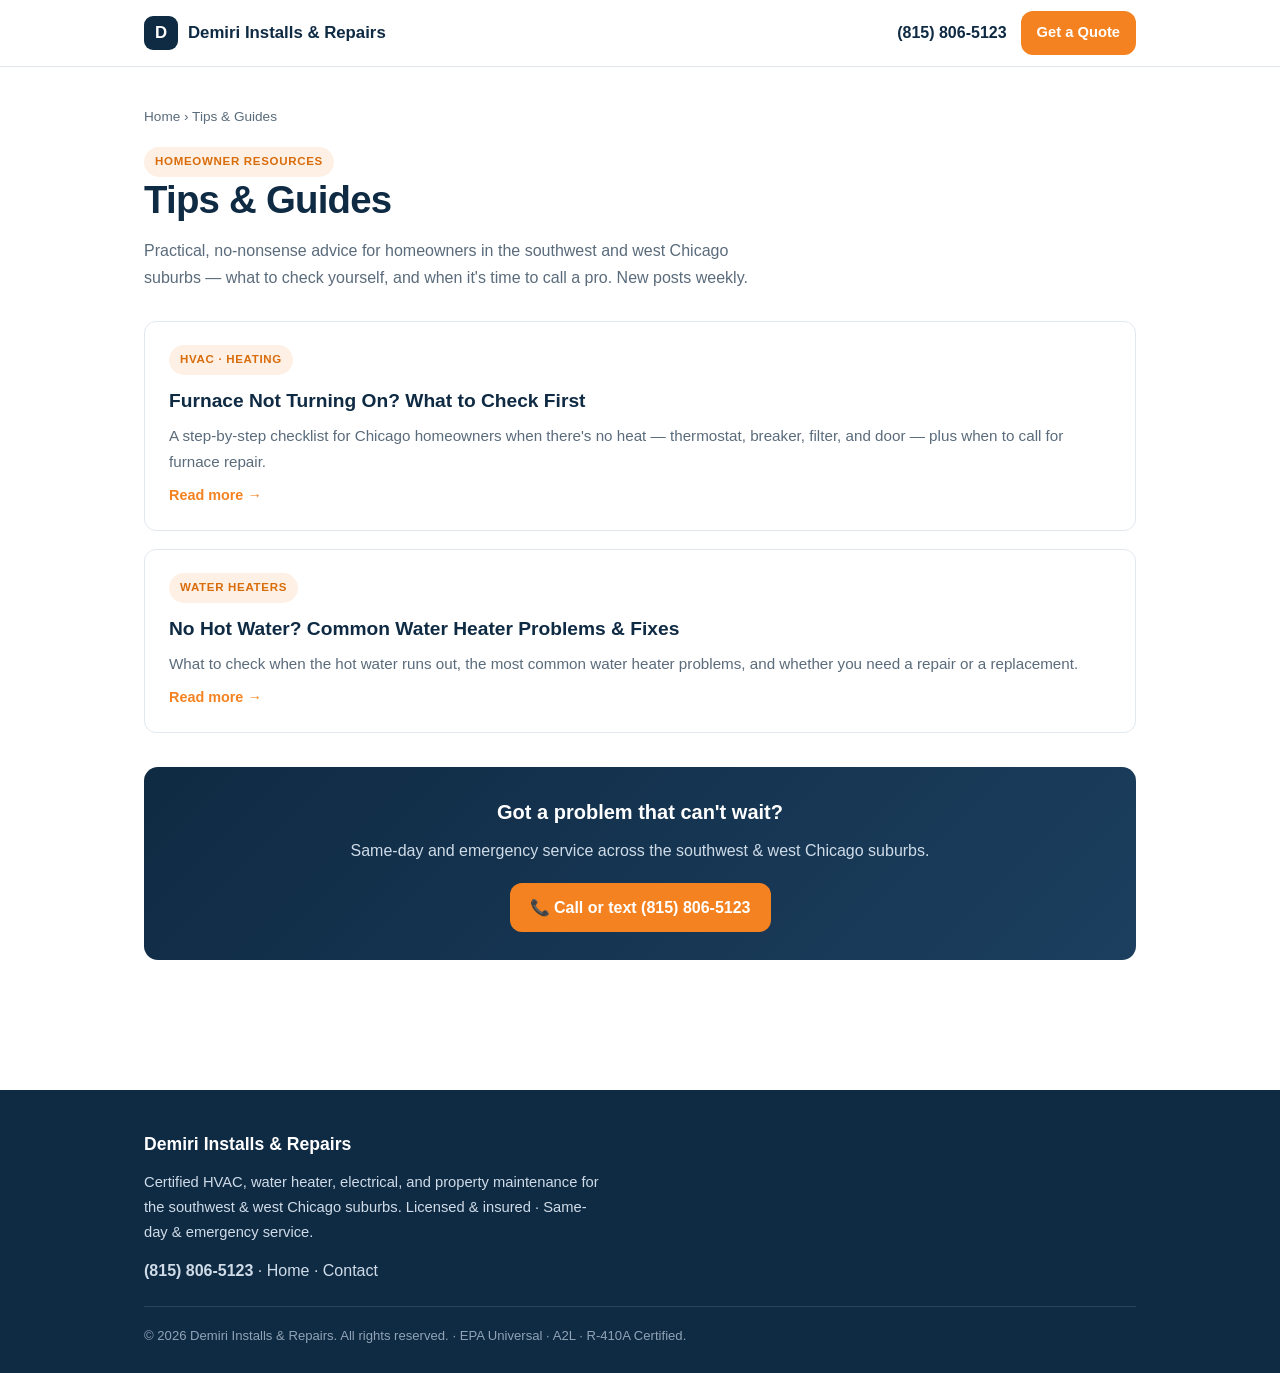
==== blog/index.html @ e78ae88f "Initial site: homepage, blog (SEO/AEO/GEO optimized), sitemap, robots Co-Authored-By: Claude Opus 4." ====
<!DOCTYPE html>
<html lang="en">
<head>
<meta charset="UTF-8" />
<meta name="viewport" content="width=device-width, initial-scale=1.0" />
<title>Tips &amp; Guides | HVAC, Water Heater &amp; Electrical | Demiri Installs &amp; Repairs</title>
<meta name="description" content="Practical HVAC, water heater, and electrical tips for homeowners in the southwest and west Chicago suburbs. Troubleshooting guides, seasonal checklists, and when to call a pro." />
<meta name="robots" content="index, follow" />
<link rel="canonical" href="https://demiriservices.com/blog/" />
<meta property="og:title" content="Tips & Guides | Demiri Installs & Repairs" />
<meta property="og:description" content="HVAC, water heater, and electrical tips for Chicago-area homeowners." />
<meta property="og:type" content="website" />
<meta property="og:url" content="https://demiriservices.com/blog/" />
<link rel="stylesheet" href="blog.css" />
<script type="application/ld+json">
{
  "@context":"https://schema.org",
  "@type":"Blog",
  "name":"Demiri Installs & Repairs — Tips & Guides",
  "url":"https://demiriservices.com/blog/",
  "publisher":{"@type":"Organization","name":"Demiri Installs & Repairs","telephone":"+1-815-806-5123"},
  "about":["HVAC","furnace repair","water heater","electrical","Chicago suburbs"]
}
</script>
</head>
<body>

<header class="site-head">
  <div class="row">
    <a class="brand" href="../index.html"><span class="logo">D</span> Demiri Installs &amp; Repairs</a>
    <div class="head-cta">
      <a class="ph" href="tel:+18158065123">(815) 806-5123</a>
      <a class="btn btn-nav" href="../index.html#contact">Get a Quote</a>
    </div>
  </div>
</header>

<main>
  <div class="container wide">
    <nav class="crumbs"><a href="../index.html">Home</a> › Tips &amp; Guides</nav>
    <span class="cat">Homeowner Resources</span>
    <h1>Tips &amp; Guides</h1>
    <p style="color:var(--text-muted);max-width:640px;margin-bottom:30px;">Practical, no-nonsense advice for homeowners in the southwest and west Chicago suburbs — what to check yourself, and when it's time to call a pro. New posts weekly.</p>

    <div class="post-list">
      <a class="post-card" href="furnace-not-turning-on.html">
        <span class="cat">HVAC · Heating</span>
        <h3>Furnace Not Turning On? What to Check First</h3>
        <p>A step-by-step checklist for Chicago homeowners when there's no heat — thermostat, breaker, filter, and door — plus when to call for furnace repair.</p>
        <span class="more">Read more →</span>
      </a>
      <a class="post-card" href="no-hot-water.html">
        <span class="cat">Water Heaters</span>
        <h3>No Hot Water? Common Water Heater Problems &amp; Fixes</h3>
        <p>What to check when the hot water runs out, the most common water heater problems, and whether you need a repair or a replacement.</p>
        <span class="more">Read more →</span>
      </a>
    </div>

    <div class="cta-box" style="margin-top:34px;">
      <h3>Got a problem that can't wait?</h3>
      <p>Same-day and emergency service across the southwest &amp; west Chicago suburbs.</p>
      <a class="btn" href="tel:+18158065123">📞 Call or text (815) 806-5123</a>
    </div>
  </div>
</main>

<footer class="site-foot">
  <div class="row">
    <div class="fbrand">Demiri Installs &amp; Repairs</div>
    <p style="max-width:460px;font-size:.92rem;">Certified HVAC, water heater, electrical, and property maintenance for the southwest &amp; west Chicago suburbs. Licensed &amp; insured · Same-day &amp; emergency service.</p>
    <p style="margin-top:12px;"><a href="tel:+18158065123"><strong>(815) 806-5123</strong></a> · <a href="../index.html">Home</a> · <a href="../index.html#contact">Contact</a></p>
    <div class="fbot">&copy; 2026 Demiri Installs &amp; Repairs. All rights reserved. · EPA Universal · A2L · R-410A Certified.</div>
  </div>
</footer>

</body>
</html>
---- blog/blog.css ----
:root{
  --navy:#0f2a43; --navy-light:#1c3f5f; --accent:#f58220; --accent-dark:#d96c0b;
  --bg:#ffffff; --bg-alt:#f4f7fa; --text:#223040; --text-muted:#5a6b7b;
  --border:#e2e8ee; --radius:12px; --shadow:0 6px 24px rgba(15,42,67,.08); --maxw:760px;
}
*{box-sizing:border-box;margin:0;padding:0;}
html{scroll-behavior:smooth;}
body{font-family:-apple-system,BlinkMacSystemFont,"Segoe UI",Roboto,Helvetica,Arial,sans-serif;color:var(--text);line-height:1.7;background:var(--bg);-webkit-font-smoothing:antialiased;overflow-x:hidden;}
a{color:var(--accent);text-decoration:none;}
a:hover{text-decoration:underline;}
.container{width:100%;max-width:var(--maxw);margin:0 auto;padding:0 24px;}
.wide{max-width:1040px;}

/* header */
.site-head{position:sticky;top:0;z-index:50;background:rgba(255,255,255,.97);backdrop-filter:blur(8px);border-bottom:1px solid var(--border);}
.site-head .row{display:flex;align-items:center;justify-content:space-between;height:66px;max-width:1040px;margin:0 auto;padding:0 24px;}
.brand{display:flex;align-items:center;gap:10px;font-weight:800;color:var(--navy);font-size:1.05rem;}
.brand .logo{width:34px;height:34px;border-radius:9px;background:var(--navy);color:#fff;display:grid;place-items:center;font-weight:800;}
.brand:hover{text-decoration:none;}
.head-cta{display:flex;align-items:center;gap:14px;}
.head-cta .ph{font-weight:800;color:var(--navy);}
.head-cta .ph:hover{text-decoration:none;color:var(--accent);}
.btn{display:inline-flex;align-items:center;gap:8px;font-weight:700;padding:11px 20px;border-radius:var(--radius);background:var(--accent);color:#fff;border:0;cursor:pointer;}
.btn:hover{background:var(--accent-dark);text-decoration:none;}
.btn-nav{padding:9px 16px;font-size:.92rem;}
@media(max-width:560px){.head-cta .btn{display:none;}}

/* breadcrumb + article */
main{padding:38px 0 60px;}
.crumbs{font-size:.85rem;color:var(--text-muted);margin-bottom:18px;}
.crumbs a{color:var(--text-muted);}
.post-meta{display:flex;flex-wrap:wrap;gap:10px 18px;align-items:center;color:var(--text-muted);font-size:.85rem;margin-bottom:22px;}
.cat{display:inline-block;background:rgba(245,130,32,.12);color:var(--accent-dark);font-weight:700;font-size:.72rem;letter-spacing:.06em;text-transform:uppercase;padding:5px 11px;border-radius:50px;}
h1{font-size:clamp(1.7rem,4vw,2.4rem);line-height:1.2;color:var(--navy);letter-spacing:-.02em;margin-bottom:14px;font-weight:800;}
article h2{font-size:1.4rem;color:var(--navy);margin:34px 0 12px;font-weight:800;letter-spacing:-.01em;}
article h3{font-size:1.12rem;color:var(--navy);margin:24px 0 8px;font-weight:700;}
article p{margin-bottom:16px;}
article ul,article ol{margin:0 0 16px 22px;}
article li{margin-bottom:8px;}
article strong{color:var(--navy);}

/* quick answer box (AEO) */
.quick{background:var(--bg-alt);border:1px solid var(--border);border-left:4px solid var(--accent);border-radius:10px;padding:18px 22px;margin:22px 0 28px;}
.quick .lbl{font-size:.72rem;font-weight:800;letter-spacing:.08em;text-transform:uppercase;color:var(--accent-dark);margin-bottom:6px;}
.quick p{margin:0;font-size:1.02rem;color:var(--text);}

/* callout CTA */
.cta-box{background:linear-gradient(135deg,var(--navy),var(--navy-light));color:#fff;border-radius:14px;padding:28px 26px;margin:30px 0;text-align:center;}
.cta-box h3{color:#fff;font-size:1.25rem;margin-bottom:8px;}
.cta-box p{color:#cfdce8;margin-bottom:18px;}
.cta-box .btn{background:var(--accent);}
.cta-box a.phone{color:#fff;font-weight:800;}

/* FAQ */
.post-faq{margin-top:40px;border-top:1px solid var(--border);padding-top:28px;}
.post-faq h2{margin-top:0;}
.qa{margin-bottom:18px;}
.qa .q{font-weight:700;color:var(--navy);margin-bottom:4px;}
.qa .a{color:var(--text-muted);}

/* related / list cards */
.post-list{display:grid;gap:18px;margin-top:8px;}
.post-card{display:block;background:#fff;border:1px solid var(--border);border-radius:12px;padding:22px 24px;transition:box-shadow .2s,border-color .2s,transform .15s;}
.post-card:hover{box-shadow:var(--shadow);border-color:var(--accent);transform:translateY(-2px);text-decoration:none;}
.post-card .cat{margin-bottom:10px;}
.post-card h3{color:var(--navy);font-size:1.2rem;margin-bottom:6px;}
.post-card p{color:var(--text-muted);font-size:.95rem;}
.post-card .more{color:var(--accent);font-weight:700;font-size:.9rem;margin-top:8px;display:inline-block;}

/* footer */
.site-foot{background:var(--navy);color:#cfdce8;padding:40px 0 26px;margin-top:40px;}
.site-foot .row{max-width:1040px;margin:0 auto;padding:0 24px;}
.site-foot a{color:#cfdce8;}
.site-foot a:hover{color:var(--accent);}
.site-foot .fbrand{color:#fff;font-weight:800;font-size:1.1rem;margin-bottom:10px;}
.site-foot .fbot{border-top:1px solid rgba(255,255,255,.12);margin-top:22px;padding-top:18px;font-size:.82rem;color:#90a4b6;}
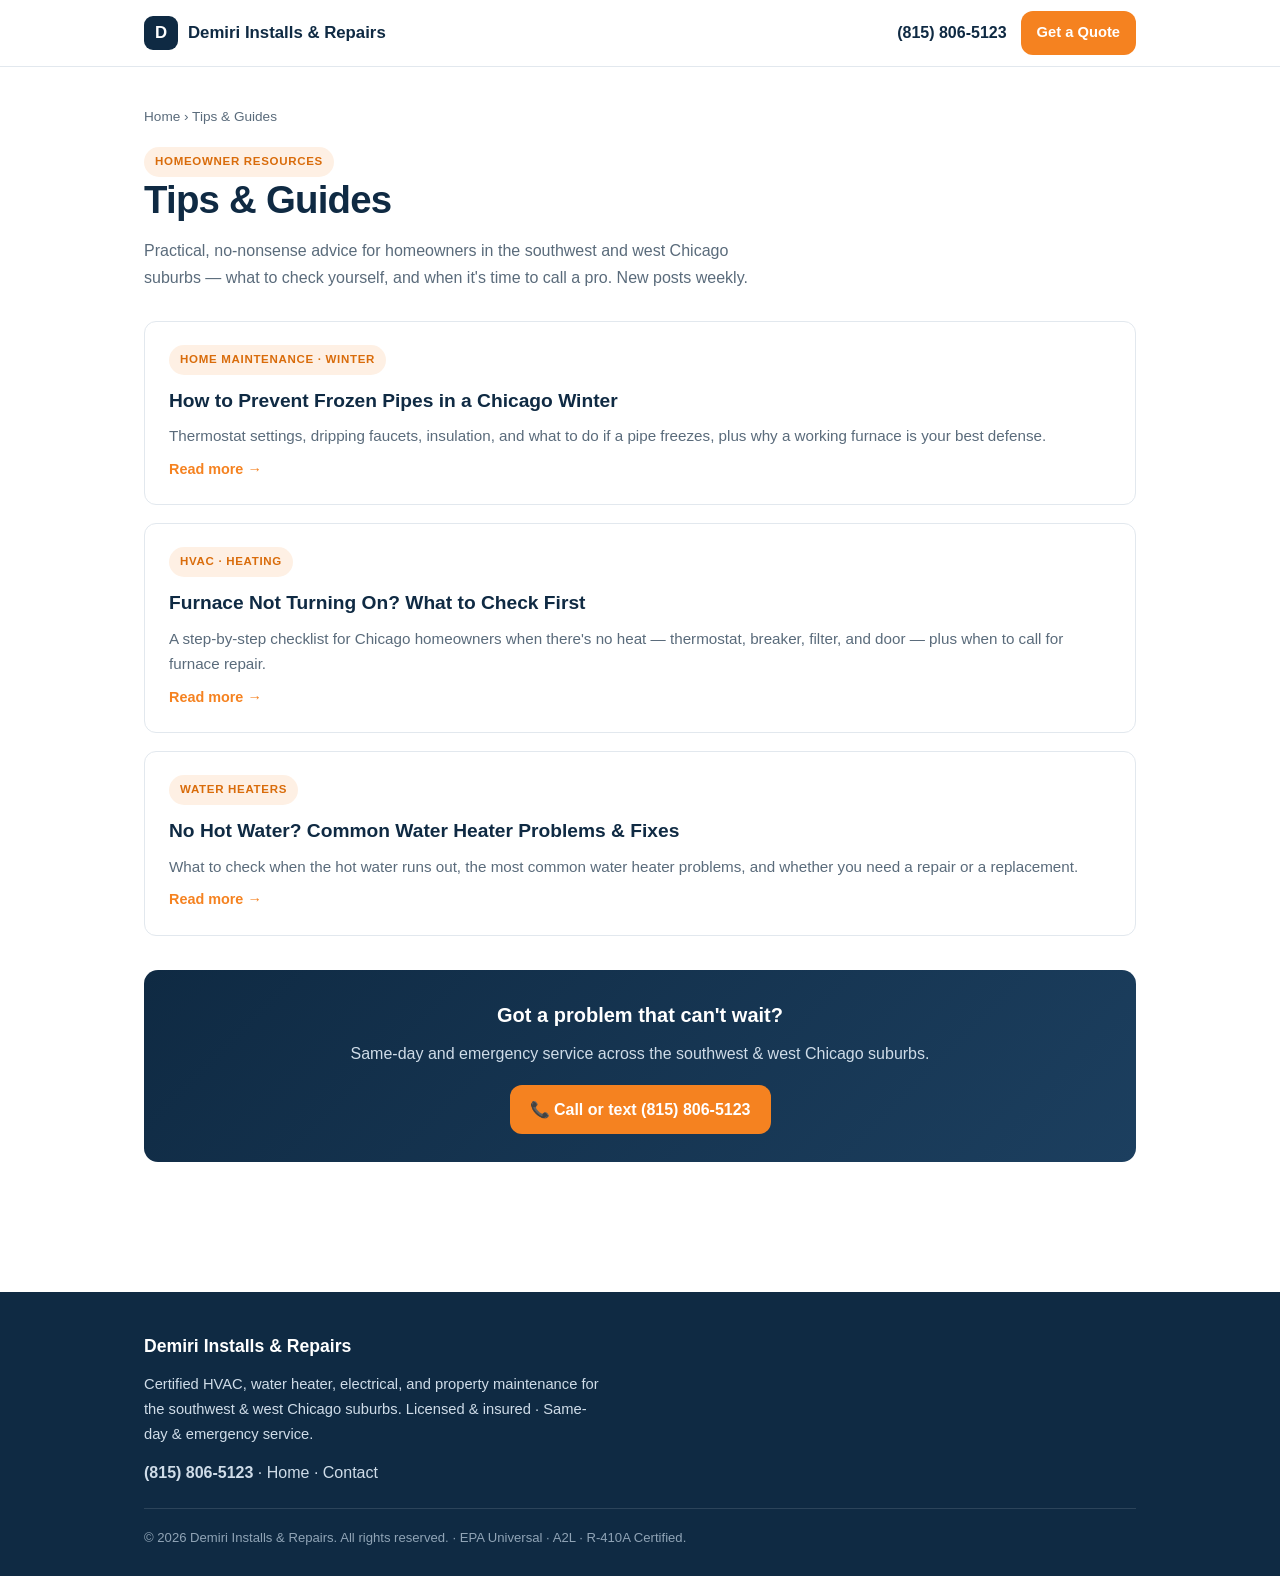
==== commit a2313dd1: "Add blog post: How to Prevent Frozen Pipes in a Chicago Winter Co-Authored-By: Claude Opus 5.5 <nore" ====
--- a/blog/index.html
+++ b/blog/index.html
@@ -43,6 +43,12 @@
     <p style="color:var(--text-muted);max-width:640px;margin-bottom:30px;">Practical, no-nonsense advice for homeowners in the southwest and west Chicago suburbs — what to check yourself, and when it's time to call a pro. New posts weekly.</p>
 
     <div class="post-list">
+      <a class="post-card" href="prevent-frozen-pipes.html">
+        <span class="cat">Home Maintenance · Winter</span>
+        <h3>How to Prevent Frozen Pipes in a Chicago Winter</h3>
+        <p>Thermostat settings, dripping faucets, insulation, and what to do if a pipe freezes, plus why a working furnace is your best defense.</p>
+        <span class="more">Read more →</span>
+      </a>
       <a class="post-card" href="furnace-not-turning-on.html">
         <span class="cat">HVAC · Heating</span>
         <h3>Furnace Not Turning On? What to Check First</h3>
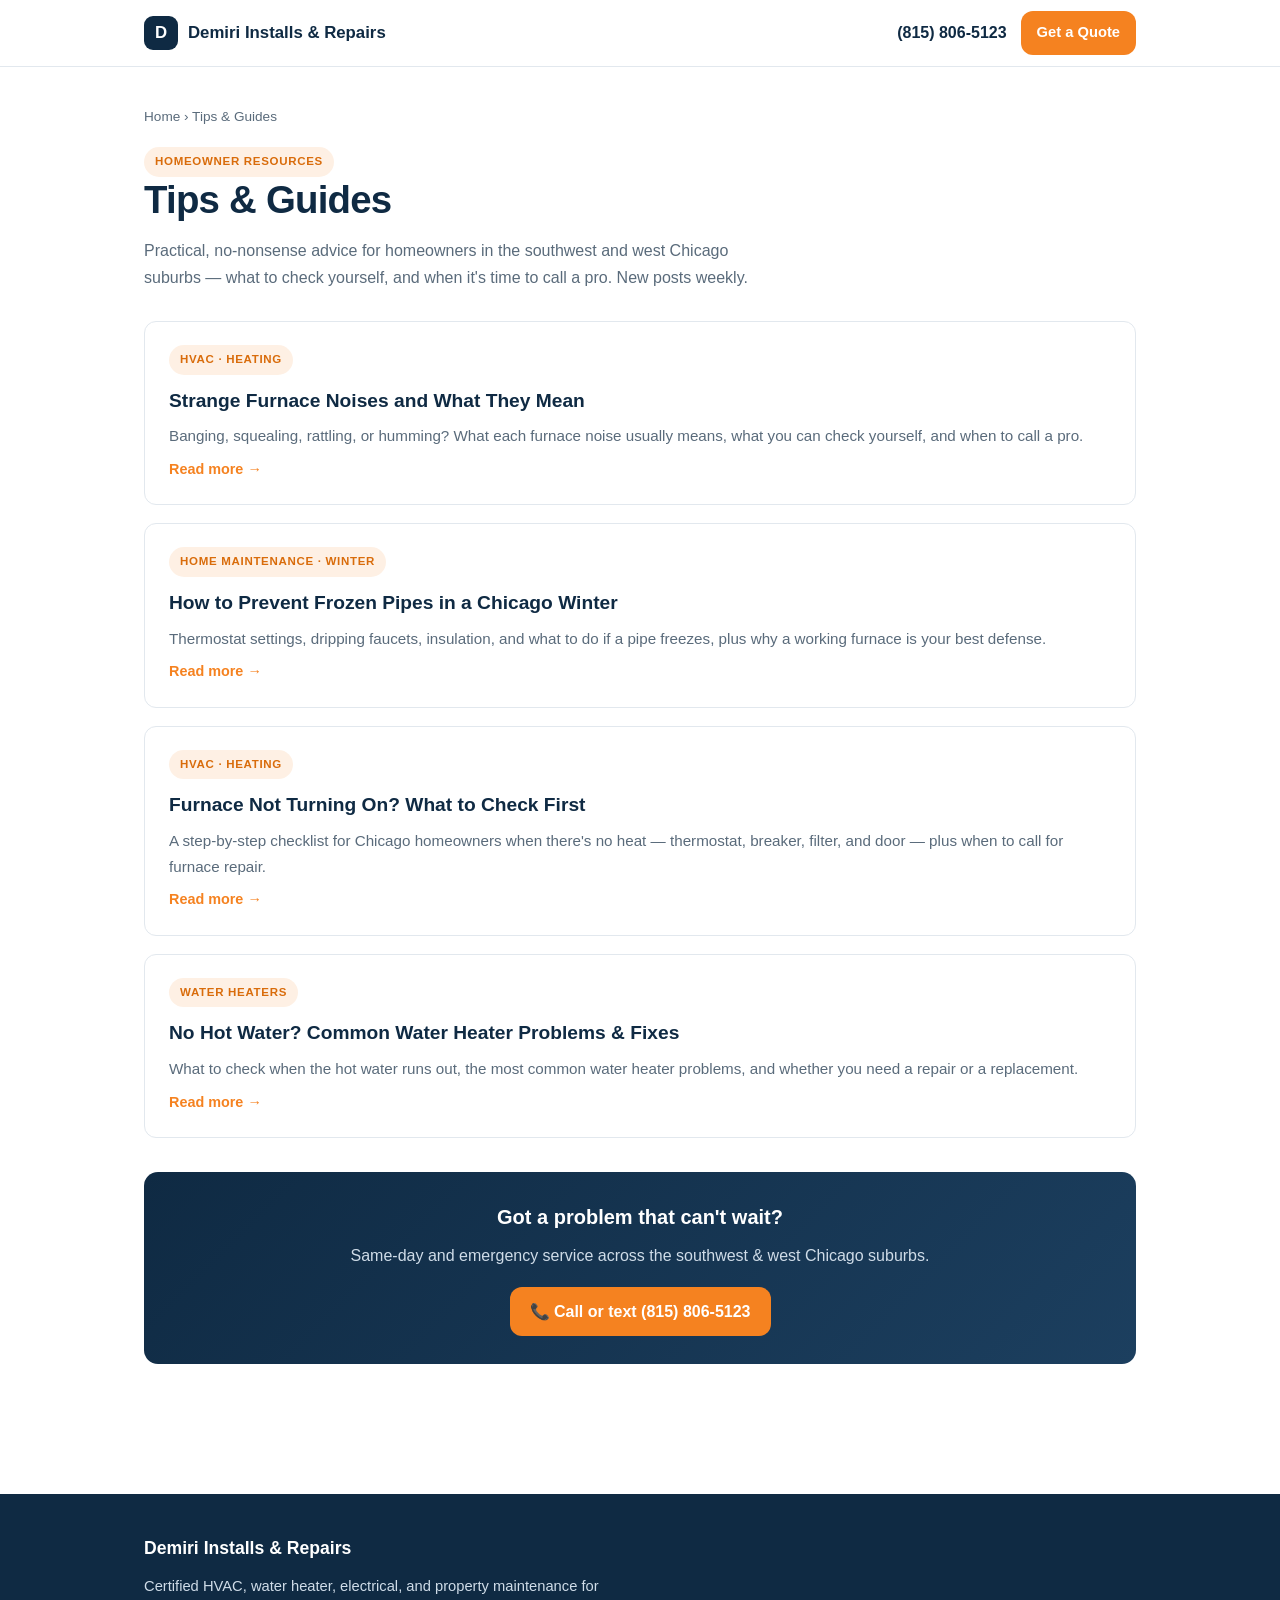
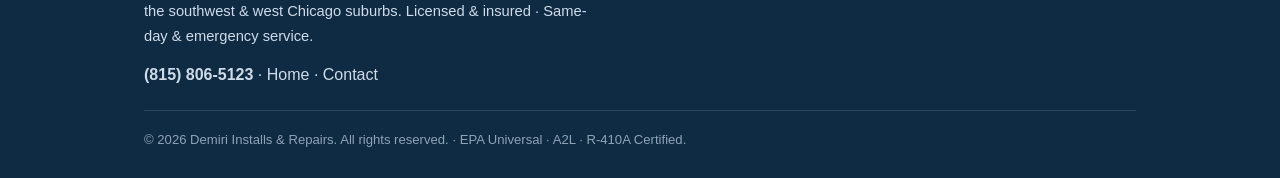
==== commit 8fefaceb: "Add blog post: Strange Furnace Noises and What They Mean Co-Authored-By: Claude Opus 5.5 <noreply@an" ====
--- a/blog/index.html
+++ b/blog/index.html
@@ -43,6 +43,12 @@
     <p style="color:var(--text-muted);max-width:640px;margin-bottom:30px;">Practical, no-nonsense advice for homeowners in the southwest and west Chicago suburbs — what to check yourself, and when it's time to call a pro. New posts weekly.</p>
 
     <div class="post-list">
+      <a class="post-card" href="furnace-noises.html">
+        <span class="cat">HVAC · Heating</span>
+        <h3>Strange Furnace Noises and What They Mean</h3>
+        <p>Banging, squealing, rattling, or humming? What each furnace noise usually means, what you can check yourself, and when to call a pro.</p>
+        <span class="more">Read more →</span>
+      </a>
       <a class="post-card" href="prevent-frozen-pipes.html">
         <span class="cat">Home Maintenance · Winter</span>
         <h3>How to Prevent Frozen Pipes in a Chicago Winter</h3>
--- a/blog/blog.css
+++ b/blog/blog.css
@@ -39,6 +39,10 @@
 article li{margin-bottom:8px;}
 article strong{color:var(--navy);}
 
+/* featured hero image */
+.post-hero{width:100%;border-radius:14px;overflow:hidden;margin:6px 0 26px;line-height:0;box-shadow:0 6px 24px rgba(15,42,67,.1);}
+.post-hero svg{width:100%;height:auto;display:block;}
+
 /* quick answer box (AEO) */
 .quick{background:var(--bg-alt);border:1px solid var(--border);border-left:4px solid var(--accent);border-radius:10px;padding:18px 22px;margin:22px 0 28px;}
 .quick .lbl{font-size:.72rem;font-weight:800;letter-spacing:.08em;text-transform:uppercase;color:var(--accent-dark);margin-bottom:6px;}
